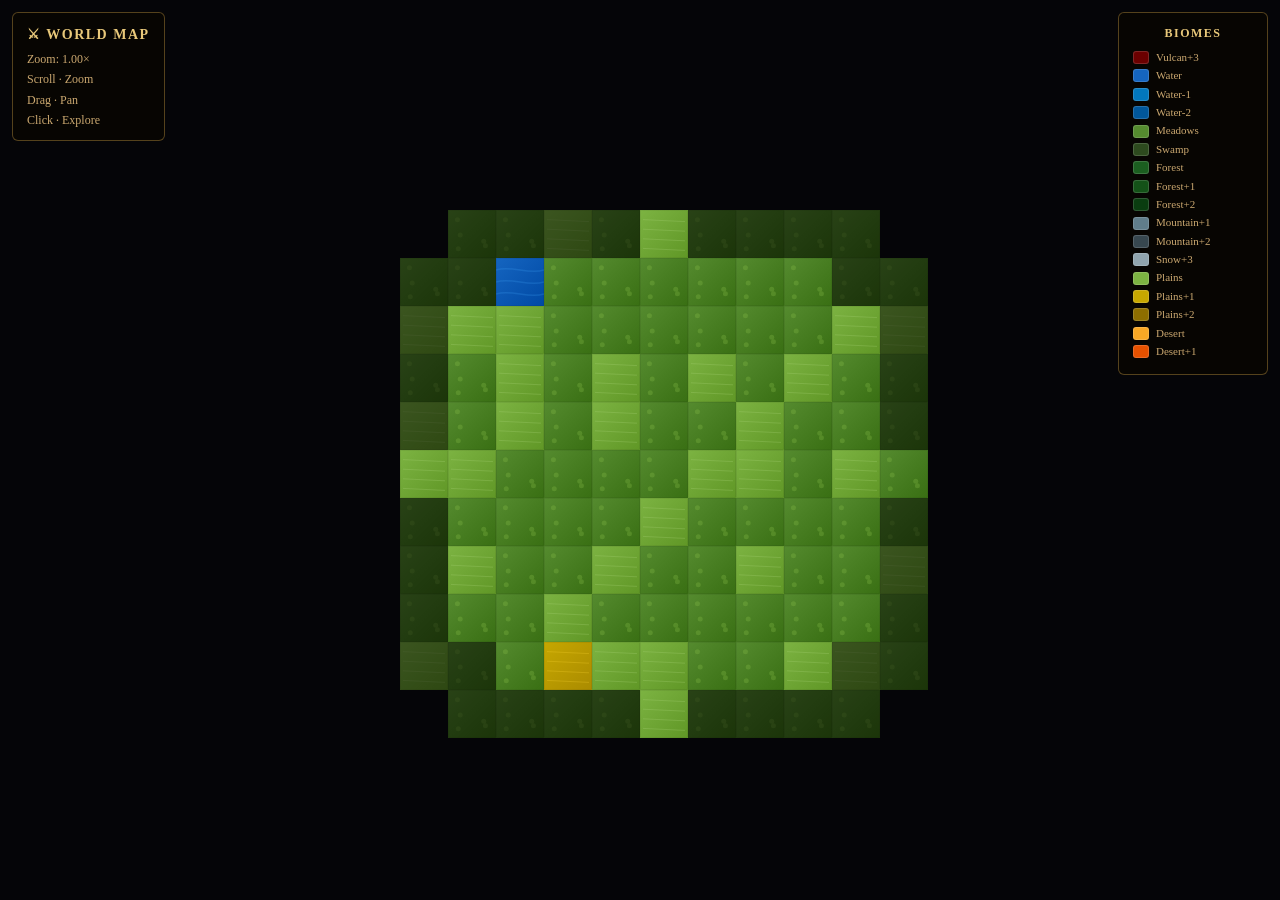
==== index.html @ 5d133b58 "Create index.html initial" ====
<!DOCTYPE html>
<html lang="en">
<head>
  <meta charset="UTF-8" />
  <meta name="viewport" content="width=device-width, initial-scale=1.0" />
  <title>World Map</title>
  <style>
    *, *::before, *::after { margin: 0; padding: 0; box-sizing: border-box; }
    body { background: #050508; overflow: hidden; }

    canvas { display: block; cursor: grab; }
    canvas:active { cursor: grabbing; }

    #ui {
      position: fixed; top: 12px; left: 12px;
      padding: 10px 14px;
      background: rgba(8,6,3,0.90);
      border: 1px solid rgba(180,140,60,0.45);
      border-radius: 6px;
      color: #cba870;
      font: 12px/1.7 Georgia, serif;
      pointer-events: none;
    }
    #ui h3 { font-size: 14px; color: #e8c87a; letter-spacing: 1.5px; margin-bottom: 2px; }

    #legend {
      position: fixed; top: 12px; right: 12px;
      padding: 12px 14px;
      background: rgba(8,6,3,0.92);
      border: 1px solid rgba(180,140,60,0.45);
      border-radius: 6px;
      color: #cba870;
      font: 11px/1.4 Georgia, serif;
      max-height: 92vh; overflow-y: auto;
      min-width: 150px;
      scrollbar-width: thin;
      scrollbar-color: rgba(180,140,60,0.4) transparent;
    }
    #legend::-webkit-scrollbar { width: 4px; }
    #legend::-webkit-scrollbar-thumb { background: rgba(180,140,60,0.4); border-radius: 2px; }
    #legend h3 { font-size: 12px; color: #e8c87a; text-align: center; letter-spacing: 1.5px; margin-bottom: 8px; text-transform: uppercase; }
    .legend-item { display: flex; align-items: center; gap: 7px; margin: 3px 0; }
    .legend-swatch { width: 16px; height: 13px; border-radius: 3px; border: 1px solid rgba(255,255,255,0.15); flex-shrink: 0; }

    #tooltip {
      position: fixed; bottom: 16px; left: 50%; transform: translateX(-50%);
      padding: 7px 16px;
      background: rgba(8,6,3,0.93);
      border: 1px solid rgba(180,140,60,0.5);
      border-radius: 6px;
      color: #cba870;
      font: 12px/1 Georgia, serif;
      white-space: nowrap; pointer-events: none;
      opacity: 0; transition: opacity 0.12s;
      max-width: 88vw; overflow: hidden; text-overflow: ellipsis;
    }
    #tooltip.visible { opacity: 1; }
    #tooltip strong { color: #e8c87a; }
    #tooltip .boss-tag { color: #ffd700; }
  </style>
</head>
<body>
  <canvas id="game"></canvas>

  <div id="ui">
    <h3>⚔ WORLD MAP</h3>
    <div>Zoom: <span id="zoomVal">1.00</span>×</div>
    <div>Scroll · Zoom</div>
    <div>Drag · Pan</div>
    <div>Click · Explore</div>
  </div>

  <div id="legend">
    <h3>Biomes</h3>
  </div>

  <div id="tooltip"></div>

  <script src="game.js"></script>
</body>
</html>
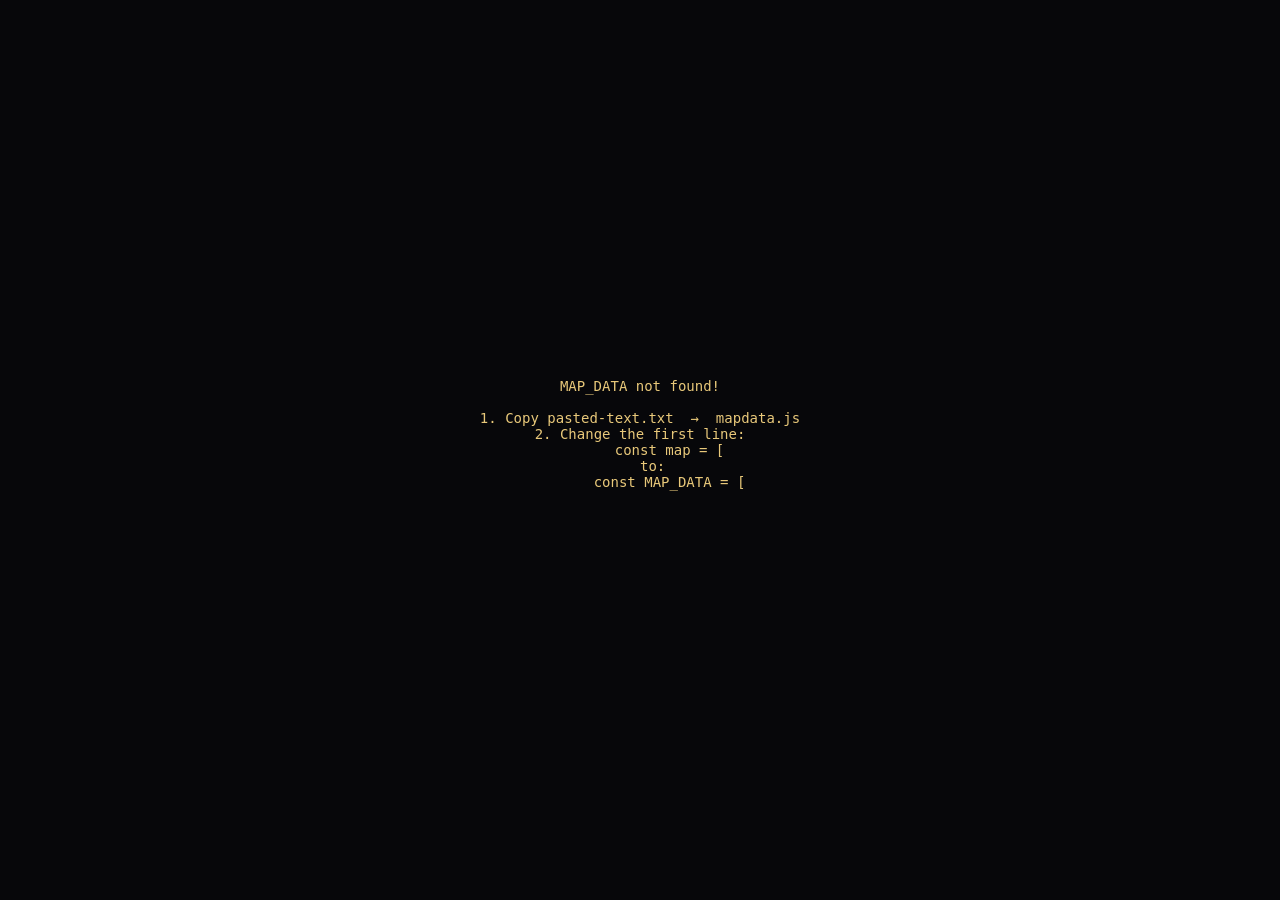
==== commit b68cd5ba: "getting rid of canvas cause limitations reached" ====
--- a/index.html
+++ b/index.html
@@ -3,75 +3,26 @@
 <head>
   <meta charset="UTF-8" />
   <meta name="viewport" content="width=device-width, initial-scale=1.0" />
-  <title>World Map</title>
-  <style>
-    *, *::before, *::after { margin: 0; padding: 0; box-sizing: border-box; }
-    body { background: #050508; overflow: hidden; }
-
-    canvas { display: block; cursor: grab; }
-    canvas:active { cursor: grabbing; }
-
-    #ui {
-      position: fixed; top: 12px; left: 12px;
-      padding: 10px 14px;
-      background: rgba(8,6,3,0.90);
-      border: 1px solid rgba(180,140,60,0.45);
-      border-radius: 6px;
-      color: #cba870;
-      font: 12px/1.7 Georgia, serif;
-      pointer-events: none;
-    }
-    #ui h3 { font-size: 14px; color: #e8c87a; letter-spacing: 1.5px; margin-bottom: 2px; }
-
-    #legend {
-      position: fixed; top: 12px; right: 12px;
-      padding: 12px 14px;
-      background: rgba(8,6,3,0.92);
-      border: 1px solid rgba(180,140,60,0.45);
-      border-radius: 6px;
-      color: #cba870;
-      font: 11px/1.4 Georgia, serif;
-      max-height: 92vh; overflow-y: auto;
-      min-width: 150px;
-      scrollbar-width: thin;
-      scrollbar-color: rgba(180,140,60,0.4) transparent;
-    }
-    #legend::-webkit-scrollbar { width: 4px; }
-    #legend::-webkit-scrollbar-thumb { background: rgba(180,140,60,0.4); border-radius: 2px; }
-    #legend h3 { font-size: 12px; color: #e8c87a; text-align: center; letter-spacing: 1.5px; margin-bottom: 8px; text-transform: uppercase; }
-    .legend-item { display: flex; align-items: center; gap: 7px; margin: 3px 0; }
-    .legend-swatch { width: 16px; height: 13px; border-radius: 3px; border: 1px solid rgba(255,255,255,0.15); flex-shrink: 0; }
-
-    #tooltip {
-      position: fixed; bottom: 16px; left: 50%; transform: translateX(-50%);
-      padding: 7px 16px;
-      background: rgba(8,6,3,0.93);
-      border: 1px solid rgba(180,140,60,0.5);
-      border-radius: 6px;
-      color: #cba870;
-      font: 12px/1 Georgia, serif;
-      white-space: nowrap; pointer-events: none;
-      opacity: 0; transition: opacity 0.12s;
-      max-width: 88vw; overflow: hidden; text-overflow: ellipsis;
-    }
-    #tooltip.visible { opacity: 1; }
-    #tooltip strong { color: #e8c87a; }
-    #tooltip .boss-tag { color: #ffd700; }
-  </style>
+  <title>Uzoxia – World Map</title>
+  <link rel="stylesheet" href="style.css" />
 </head>
 <body>
-  <canvas id="game"></canvas>
 
-  <div id="ui">
-    <h3>⚔ WORLD MAP</h3>
-    <div>Zoom: <span id="zoomVal">1.00</span>×</div>
-    <div>Scroll · Zoom</div>
-    <div>Drag · Pan</div>
-    <div>Click · Explore</div>
+  <div id="viewport">
+    <div id="world"></div>
+  </div>
+
+  <div id="hud">
+    <h3>⚔ UZOXIA</h3>
+    <div id="hud-zoom">Zoom: <span id="zoom-val">1.00</span>×</div>
+    <div class="hud-hint">Drag · Pan</div>
+    <div class="hud-hint">Scroll · Zoom</div>
+    <div class="hud-hint">Click · Explore</div>
   </div>
 
   <div id="legend">
-    <h3>Biomes</h3>
+    <div id="legend-title">BIOMES</div>
+    <div id="legend-items"></div>
   </div>
 
   <div id="tooltip"></div>
--- a/style.css
+++ b/style.css
@@ -0,0 +1,117 @@
+/* ── Reset ─────────────────────────────────────────────────────────── */
+*, *::before, *::after { box-sizing: border-box; margin: 0; padding: 0; }
+
+html, body {
+  width: 100%; height: 100%; overflow: hidden;
+  background: #07070a;
+  font-family: Georgia, 'Times New Roman', serif;
+  color: #c8a86a;
+}
+
+/* ── Viewport ───────────────────────────────────────────────────────── */
+#viewport {
+  position: fixed; inset: 0;
+  overflow: hidden;
+  cursor: grab;
+  user-select: none;
+  -webkit-user-select: none;
+  --label-display: none;
+}
+#viewport.dragging { cursor: grabbing; }
+
+/* ── World container ────────────────────────────────────────────────── */
+#world {
+  position: absolute;
+  top: 0; left: 0;
+  transform-origin: 0 0;
+  will-change: transform;
+}
+
+/* ── Tiles ──────────────────────────────────────────────────────────── */
+.tile {
+  position: absolute;
+}
+
+/* fog overlay via ::after */
+.tile::after {
+  content: '';
+  position: absolute; inset: 0;
+  transition: background-color 0.22s ease;
+  pointer-events: none;
+  z-index: 1;
+}
+
+.tile[data-fog="0"] { filter: brightness(0); pointer-events: none; }
+.tile[data-fog="1"]::after { background-color: rgba(0,0,0,0.55); }
+.tile[data-fog="2"]::after { background-color: transparent; }
+
+/* ── Boss markers ───────────────────────────────────────────────────── */
+.boss-marker {
+  position: absolute; inset: 0;
+  display: flex; align-items: center; justify-content: center;
+  font-size: 28px;
+  z-index: 2;
+  pointer-events: none;
+  animation: boss-pulse 2.4s ease-in-out infinite;
+}
+@keyframes boss-pulse {
+  0%, 100% { transform: scale(1);    filter: drop-shadow(0 0 4px rgba(255,215,0,.55)); }
+  50%       { transform: scale(1.15); filter: drop-shadow(0 0 14px rgba(255,215,0,.95)); }
+}
+
+/* ── Coord labels (shown at high zoom only via CSS var) ─────────────── */
+.tile-label {
+  display: var(--label-display, none);
+  position: absolute; bottom: 2px; left: 3px;
+  font-size: 7px; line-height: 1;
+  color: rgba(255,255,255,0.32);
+  z-index: 3; pointer-events: none;
+}
+
+/* ── HUD ────────────────────────────────────────────────────────────── */
+#hud {
+  position: fixed; top: 14px; left: 14px;
+  padding: 10px 16px;
+  background: rgba(7,5,3,0.92);
+  border: 1px solid rgba(180,140,60,0.4);
+  border-radius: 6px; min-width: 128px;
+  z-index: 200; pointer-events: none;
+}
+#hud h3       { font-size: 15px; color: #e8c87a; letter-spacing: 2px; margin-bottom: 7px; }
+#hud-zoom     { font-size: 12px; margin-bottom: 5px; }
+.hud-hint     { font-size: 11px; color: #9a8050; line-height: 1.85; }
+
+/* ── Legend ─────────────────────────────────────────────────────────── */
+#legend {
+  position: fixed; top: 14px; right: 14px;
+  padding: 12px 14px;
+  background: rgba(7,5,3,0.92);
+  border: 1px solid rgba(180,140,60,0.4);
+  border-radius: 6px; z-index: 200;
+  max-height: 90vh; overflow-y: auto; min-width: 162px;
+  scrollbar-width: thin;
+  scrollbar-color: rgba(180,140,60,0.4) transparent;
+}
+#legend::-webkit-scrollbar       { width: 4px; }
+#legend::-webkit-scrollbar-thumb { background: rgba(180,140,60,0.4); border-radius: 2px; }
+#legend-title  { font-size: 11px; color: #e8c87a; letter-spacing: 2px; text-align: center; margin-bottom: 10px; }
+.legend-item   { display: flex; align-items: center; gap: 8px; padding: 2px 0; font-size: 11px; }
+.legend-swatch { width: 18px; height: 14px; border-radius: 3px; flex-shrink: 0; border: 1px solid rgba(255,255,255,0.12); }
+
+/* ── Tooltip ────────────────────────────────────────────────────────── */
+#tooltip {
+  position: fixed; bottom: 18px; left: 50%;
+  transform: translateX(-50%);
+  padding: 8px 18px;
+  background: rgba(7,5,3,0.95);
+  border: 1px solid rgba(180,140,60,0.5);
+  border-radius: 6px; font-size: 12px;
+  white-space: nowrap; z-index: 200;
+  pointer-events: none;
+  opacity: 0; transition: opacity 0.14s;
+  max-width: 92vw; overflow: hidden; text-overflow: ellipsis;
+}
+#tooltip.show   { opacity: 1; }
+#tooltip strong { color: #e8c87a; }
+.boss-text      { color: #FFD700; }
+.sep            { color: rgba(180,140,60,0.55); margin: 0 6px; }
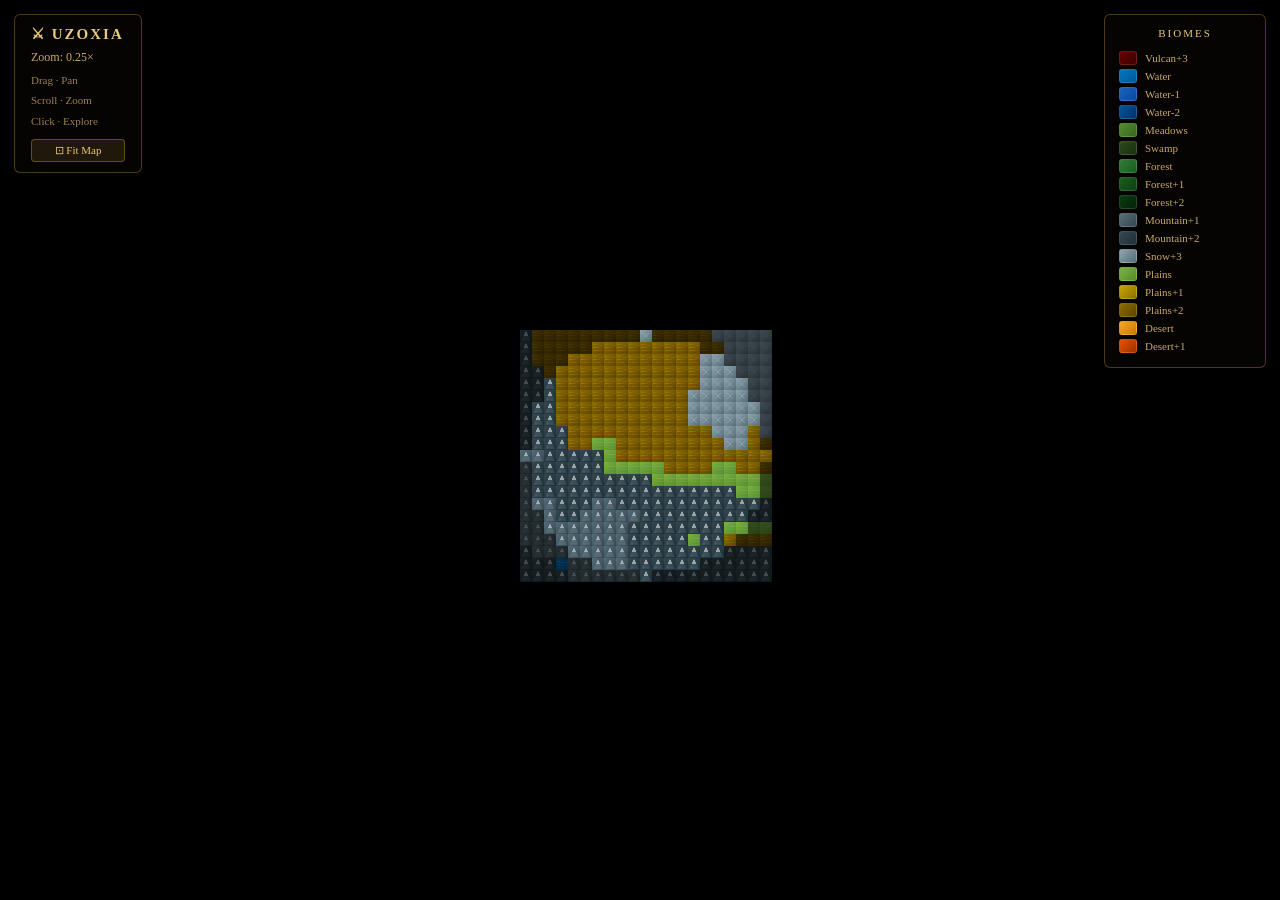
==== commit 6ecf58f3: "changing colors of tiles, little fixes" ====
--- a/index.html
+++ b/index.html
@@ -18,6 +18,7 @@
     <div class="hud-hint">Drag · Pan</div>
     <div class="hud-hint">Scroll · Zoom</div>
     <div class="hud-hint">Click · Explore</div>
+    <button id="btn-fit" onclick="fitMap()">⊡ Fit Map</button>
   </div>
 
   <div id="legend">
@@ -27,6 +28,8 @@
 
   <div id="tooltip"></div>
 
+  <!-- mapdata.js MUST come before game.js -->
+  <script src="mapdata.js"></script>
   <script src="game.js"></script>
 </body>
 </html>
--- a/style.css
+++ b/style.css
@@ -1,4 +1,4 @@
-/* ── Reset ─────────────────────────────────────────────────────────── */
+/* ── Reset ──────────────────────────────────────────────────────── */
 *, *::before, *::after { box-sizing: border-box; margin: 0; padding: 0; }
 
 html, body {
@@ -8,7 +8,7 @@
   color: #c8a86a;
 }
 
-/* ── Viewport ───────────────────────────────────────────────────────── */
+/* ── Viewport ───────────────────────────────────────────────────── */
 #viewport {
   position: fixed; inset: 0;
   overflow: hidden;
@@ -19,7 +19,7 @@
 }
 #viewport.dragging { cursor: grabbing; }
 
-/* ── World container ────────────────────────────────────────────────── */
+/* ── World container ────────────────────────────────────────────── */
 #world {
   position: absolute;
   top: 0; left: 0;
@@ -27,12 +27,10 @@
   will-change: transform;
 }
 
-/* ── Tiles ──────────────────────────────────────────────────────────── */
+/* ── Tiles ──────────────────────────────────────────────────────── */
 .tile {
   position: absolute;
 }
-
-/* fog overlay via ::after */
 .tile::after {
   content: '';
   position: absolute; inset: 0;
@@ -40,48 +38,63 @@
   pointer-events: none;
   z-index: 1;
 }
-
-.tile[data-fog="0"] { filter: brightness(0); pointer-events: none; }
+.tile[data-fog="0"]  { filter: brightness(0); pointer-events: none; }
 .tile[data-fog="1"]::after { background-color: rgba(0,0,0,0.55); }
 .tile[data-fog="2"]::after { background-color: transparent; }
 
-/* ── Boss markers ───────────────────────────────────────────────────── */
+/* ── Boss markers ───────────────────────────────────────────────── */
 .boss-marker {
   position: absolute; inset: 0;
   display: flex; align-items: center; justify-content: center;
-  font-size: 28px;
+  font-size: 26px;
   z-index: 2;
   pointer-events: none;
   animation: boss-pulse 2.4s ease-in-out infinite;
 }
 @keyframes boss-pulse {
   0%, 100% { transform: scale(1);    filter: drop-shadow(0 0 4px rgba(255,215,0,.55)); }
-  50%       { transform: scale(1.15); filter: drop-shadow(0 0 14px rgba(255,215,0,.95)); }
+  50%       { transform: scale(1.18); filter: drop-shadow(0 0 14px rgba(255,215,0,.95)); }
 }
 
-/* ── Coord labels (shown at high zoom only via CSS var) ─────────────── */
+/* ── Coord labels (high zoom only) ─────────────────────────────── */
 .tile-label {
   display: var(--label-display, none);
   position: absolute; bottom: 2px; left: 3px;
   font-size: 7px; line-height: 1;
-  color: rgba(255,255,255,0.32);
+  color: rgba(255,255,255,0.30);
   z-index: 3; pointer-events: none;
 }
 
-/* ── HUD ────────────────────────────────────────────────────────────── */
+/* ── HUD ────────────────────────────────────────────────────────── */
 #hud {
   position: fixed; top: 14px; left: 14px;
   padding: 10px 16px;
   background: rgba(7,5,3,0.92);
   border: 1px solid rgba(180,140,60,0.4);
   border-radius: 6px; min-width: 128px;
-  z-index: 200; pointer-events: none;
+  z-index: 200;
+  pointer-events: none;
 }
-#hud h3       { font-size: 15px; color: #e8c87a; letter-spacing: 2px; margin-bottom: 7px; }
-#hud-zoom     { font-size: 12px; margin-bottom: 5px; }
-.hud-hint     { font-size: 11px; color: #9a8050; line-height: 1.85; }
+#hud h3      { font-size: 15px; color: #e8c87a; letter-spacing: 2px; margin-bottom: 7px; }
+#hud-zoom    { font-size: 12px; margin-bottom: 5px; }
+.hud-hint    { font-size: 11px; color: #9a8050; line-height: 1.85; }
 
-/* ── Legend ─────────────────────────────────────────────────────────── */
+#btn-fit {
+  pointer-events: all;
+  margin-top: 8px;
+  display: block; width: 100%;
+  padding: 4px 0;
+  background: rgba(180,140,60,0.15);
+  border: 1px solid rgba(180,140,60,0.45);
+  border-radius: 4px;
+  color: #e8c87a;
+  font: 11px Georgia, serif;
+  cursor: pointer;
+  transition: background 0.15s;
+}
+#btn-fit:hover { background: rgba(180,140,60,0.32); }
+
+/* ── Legend ─────────────────────────────────────────────────────── */
 #legend {
   position: fixed; top: 14px; right: 14px;
   padding: 12px 14px;
@@ -98,7 +111,7 @@
 .legend-item   { display: flex; align-items: center; gap: 8px; padding: 2px 0; font-size: 11px; }
 .legend-swatch { width: 18px; height: 14px; border-radius: 3px; flex-shrink: 0; border: 1px solid rgba(255,255,255,0.12); }
 
-/* ── Tooltip ────────────────────────────────────────────────────────── */
+/* ── Tooltip ────────────────────────────────────────────────────── */
 #tooltip {
   position: fixed; bottom: 18px; left: 50%;
   transform: translateX(-50%);
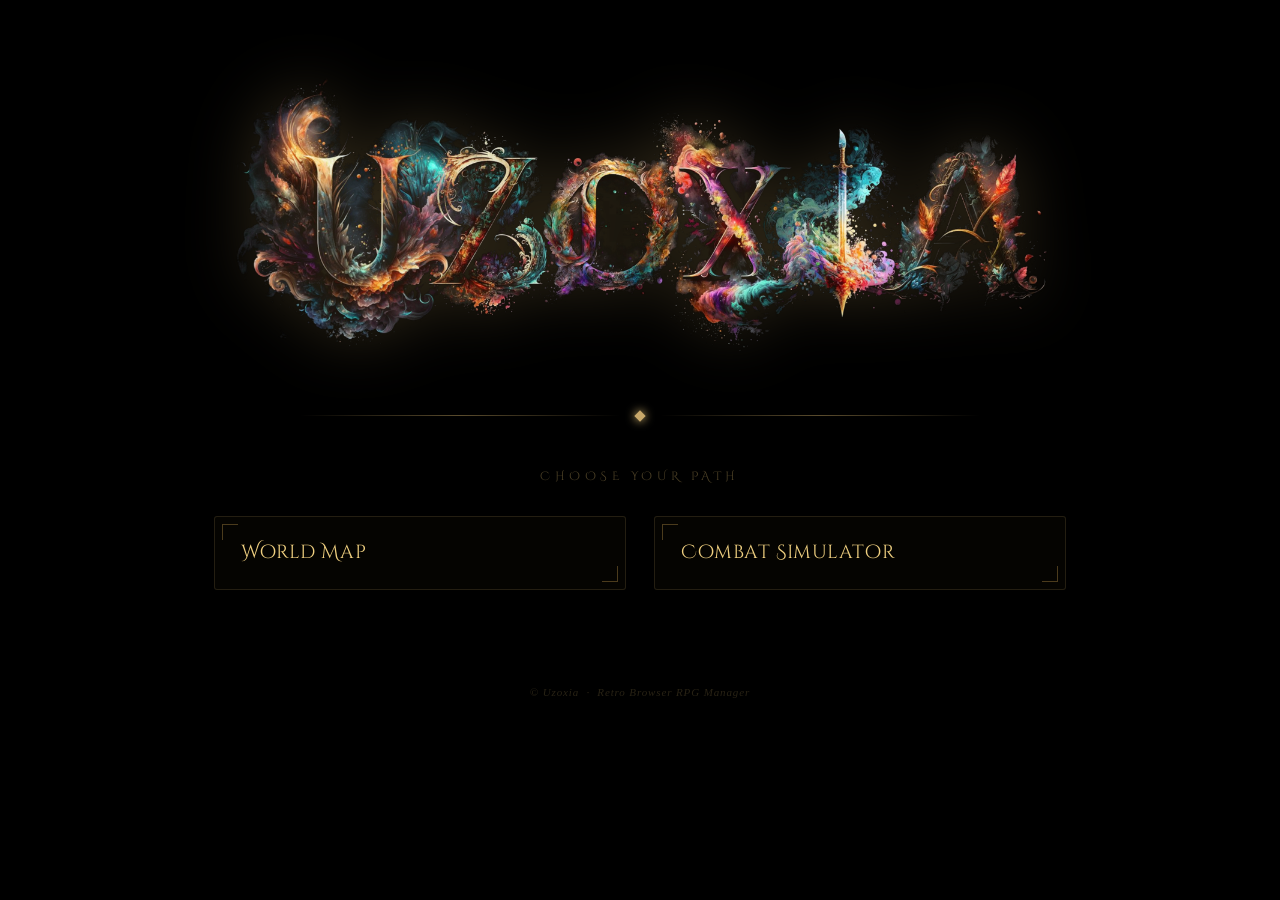
==== commit a7c488fc: "change of pages (for better structure) index is landing, world map and combat are pages now" ====
--- a/index.html
+++ b/index.html
@@ -1,35 +1,237 @@
 <!DOCTYPE html>
 <html lang="en">
 <head>
-  <meta charset="UTF-8" />
-  <meta name="viewport" content="width=device-width, initial-scale=1.0" />
-  <title>Uzoxia – World Map</title>
-  <link rel="stylesheet" href="style.css" />
+  <meta charset="UTF-8"/>
+  <meta name="viewport" content="width=device-width, initial-scale=1.0"/>
+  <title>Uzoxia – Retro Browser RPG</title>
+  <link rel="preconnect" href="https://fonts.googleapis.com">
+  <link href="https://fonts.googleapis.com/css2?family=Cinzel+Decorative:wght@400;700;900&family=Cinzel:wght@400;600&family=IM+Fell+English:ital@0;1&display=swap" rel="stylesheet">
+  <style>
+    *, *::before, *::after { box-sizing: border-box; margin: 0; padding: 0; }
+
+    html, body {
+      width: 100%; height: 100%;
+      background: #000;
+      color: #c8a86a;
+      font-family: 'Cinzel', Georgia, serif;
+      overflow-x: hidden;
+    }
+
+    /* ── Subtle vignette only ── */
+    body::after {
+      content: '';
+      position: fixed; inset: 0;
+      background: radial-gradient(ellipse at center, transparent 50%, rgba(0,0,0,0.7) 100%);
+      pointer-events: none; z-index: 0;
+    }
+
+    .page {
+      position: relative; z-index: 1;
+      min-height: 100vh;
+      display: flex; flex-direction: column; align-items: center;
+    }
+
+    /* ── Logo ── */
+    .hero {
+      display: flex; flex-direction: column; align-items: center;
+      padding: 60px 24px 16px;
+      width: 100%; max-width: 1100px;
+    }
+
+    .logo-wrap {
+      width: 100%; max-width: 840px;
+      opacity: 0; transform: translateY(-20px);
+      animation: fadeDown 1.1s cubic-bezier(.16,1,.3,1) 0.15s forwards;
+    }
+    .logo-wrap img {
+      width: 100%; height: auto; display: block;
+      filter: drop-shadow(0 0 32px rgba(200,168,100,0.28));
+    }
+
+    /* ── Divider ── */
+    .divider {
+      width: 100%; max-width: 680px;
+      margin: 44px auto 48px;
+      display: flex; align-items: center; gap: 16px;
+      opacity: 0; animation: fadeUp 1s ease 0.9s forwards;
+    }
+    .divider-line { flex:1; height:1px; background: linear-gradient(90deg, transparent, rgba(200,168,100,0.45), transparent); }
+    .divider-gem  { width:8px; height:8px; background:#c8a86a; transform:rotate(45deg); box-shadow:0 0 10px #f0d080; flex-shrink:0; }
+
+    /* ── Cards ── */
+    .cards-section {
+      width: 100%; max-width: 900px;
+      padding: 0 24px 80px;
+      display: flex; flex-direction: column; align-items: center; gap: 32px;
+    }
+
+    .section-title {
+      font-family: 'Cinzel Decorative', serif;
+      font-size: clamp(10px, 1.2vw, 12px);
+      letter-spacing: 0.38em; color: rgba(200,168,100,0.38);
+      text-transform: uppercase;
+      opacity: 0; animation: fadeUp 1s ease 1.1s forwards;
+    }
+
+    .cards {
+      display: grid; grid-template-columns: 1fr 1fr;
+      gap: 28px; width: 100%;
+    }
+    @media (max-width: 640px) { .cards { grid-template-columns: 1fr; } }
+
+    /* ── Card base ── */
+    .card {
+      position: relative;
+      border: 1px solid rgba(200,168,100,0.16);
+      border-radius: 3px;
+      background: rgba(6,5,2,0.95);
+      display: flex; flex-direction: column;
+      overflow: hidden;
+      text-decoration: none; color: inherit;
+      opacity: 0; transform: translateY(24px);
+      transition: border-color 0.3s, box-shadow 0.3s;
+      cursor: pointer;
+    }
+    .card:nth-child(1) { animation: fadeUp 0.85s cubic-bezier(.16,1,.3,1) 1.2s forwards; }
+    .card:nth-child(2) { animation: fadeUp 0.85s cubic-bezier(.16,1,.3,1) 1.38s forwards; }
+
+    /* Corner ornaments */
+    .card::before, .card::after {
+      content: ''; position: absolute;
+      width: 16px; height: 16px;
+      border-color: rgba(122,95,48,0.6); border-style: solid;
+      transition: border-color 0.3s; z-index: 2;
+    }
+    .card::before { top:7px; left:7px;   border-width:1px 0 0 1px; }
+    .card::after  { bottom:7px; right:7px; border-width:0 1px 1px 0; }
+
+    .card:hover { border-color: rgba(200,168,100,0.48); }
+    .card:hover::before, .card:hover::after { border-color: #c8a86a; }
+
+    /* Shimmer on hover */
+    .card .shimmer {
+      position: absolute; inset: 0; z-index: 1;
+      background: linear-gradient(108deg, transparent 38%, rgba(200,168,100,0.07) 50%, transparent 62%);
+      transform: translateX(-100%);
+    }
+    .card:hover .shimmer { transform: translateX(220%); transition: transform 0.6s ease; }
+
+    /* ── Map card — thumbnail fills top ── */
+    .card--map:hover {
+      box-shadow: 0 0 42px rgba(0,180,160,0.09), 0 0 16px rgba(200,168,100,0.08);
+    }
+
+    /* ── Fight card — icon fills top ── */
+    .card--fight .card-preview {
+      display: flex; align-items: center; justify-content: center;
+      padding: 32px 0 24px;
+      border-bottom: 1px solid rgba(200,168,100,0.12);
+      flex-shrink: 0;
+    }
+    .card--fight .card-preview .fight-icon {
+      font-size: 72px; line-height: 1;
+      filter: drop-shadow(0 0 18px rgba(255,100,20,0.45));
+      opacity: 0.72;
+    }
+    .card--fight:hover {
+      box-shadow: 0 0 42px rgba(200,60,0,0.09), 0 0 16px rgba(200,168,100,0.08);
+    }
+
+    /* ── Card body ── */
+    .card-body { padding: 24px 26px 26px; display: flex; flex-direction: column; gap: 10px; flex: 1; }
+
+    .card-title {
+      font-family: 'Cinzel Decorative', serif;
+      font-size: clamp(15px, 2vw, 19px);
+      color: #f0d080; letter-spacing: 0.03em; line-height: 1.2;
+    }
+    .card-desc {
+      font-family: 'IM Fell English', Georgia, serif;
+      font-size: clamp(12px, 1.4vw, 13.5px);
+      color: rgba(200,168,100,0.58); line-height: 1.8;
+    }
+    .card-cta {
+      margin-top: auto; padding-top: 16px;
+      display: flex; align-items: center; gap: 9px;
+      font-size: 10px; letter-spacing: 0.28em; text-transform: uppercase;
+      color: #c8a86a; opacity: 0.65;
+      transition: opacity 0.2s, gap 0.2s;
+    }
+    .card:hover .card-cta { opacity: 1; gap: 13px; }
+    .card-cta-arrow { font-size: 16px; transition: transform 0.2s; }
+    .card:hover .card-cta-arrow { transform: translateX(4px); }
+
+    .card-accent {
+      position: absolute; bottom:0; left:0; right:0; height:1px;
+      background: linear-gradient(90deg, transparent, rgba(200,168,100,0.5), transparent);
+      transform: scaleX(0); transition: transform 0.4s ease;
+    }
+    .card:hover .card-accent { transform: scaleX(1); }
+
+    .badge {
+      display: inline-flex; align-items: center;
+      padding: 3px 10px;
+      border: 1px solid rgba(200,168,100,0.28); border-radius: 2px;
+      font-size: 9px; letter-spacing: 0.3em; text-transform: uppercase;
+      color: rgba(200,168,100,0.45); background: rgba(200,168,100,0.04);
+      width: fit-content; margin-top: 4px;
+    }
+
+    /* ── Footer ── */
+    .footer {
+      padding: 16px 24px 28px;
+      font-family: 'IM Fell English', serif; font-style: italic;
+      font-size: 11px; color: rgba(200,168,100,0.2);
+      letter-spacing: 0.08em; text-align: center;
+      opacity: 0; animation: fadeUp 1s ease 1.9s forwards;
+    }
+
+    @keyframes fadeDown { to { opacity:1; transform:translateY(0); } }
+    @keyframes fadeUp   { to { opacity:1; transform:translateY(0); } }
+  </style>
 </head>
 <body>
-
-  <div id="viewport">
-    <div id="world"></div>
+<div class="page">
+
+  <div class="hero">
+    <div class="logo-wrap">
+      <img src="[data-uri]